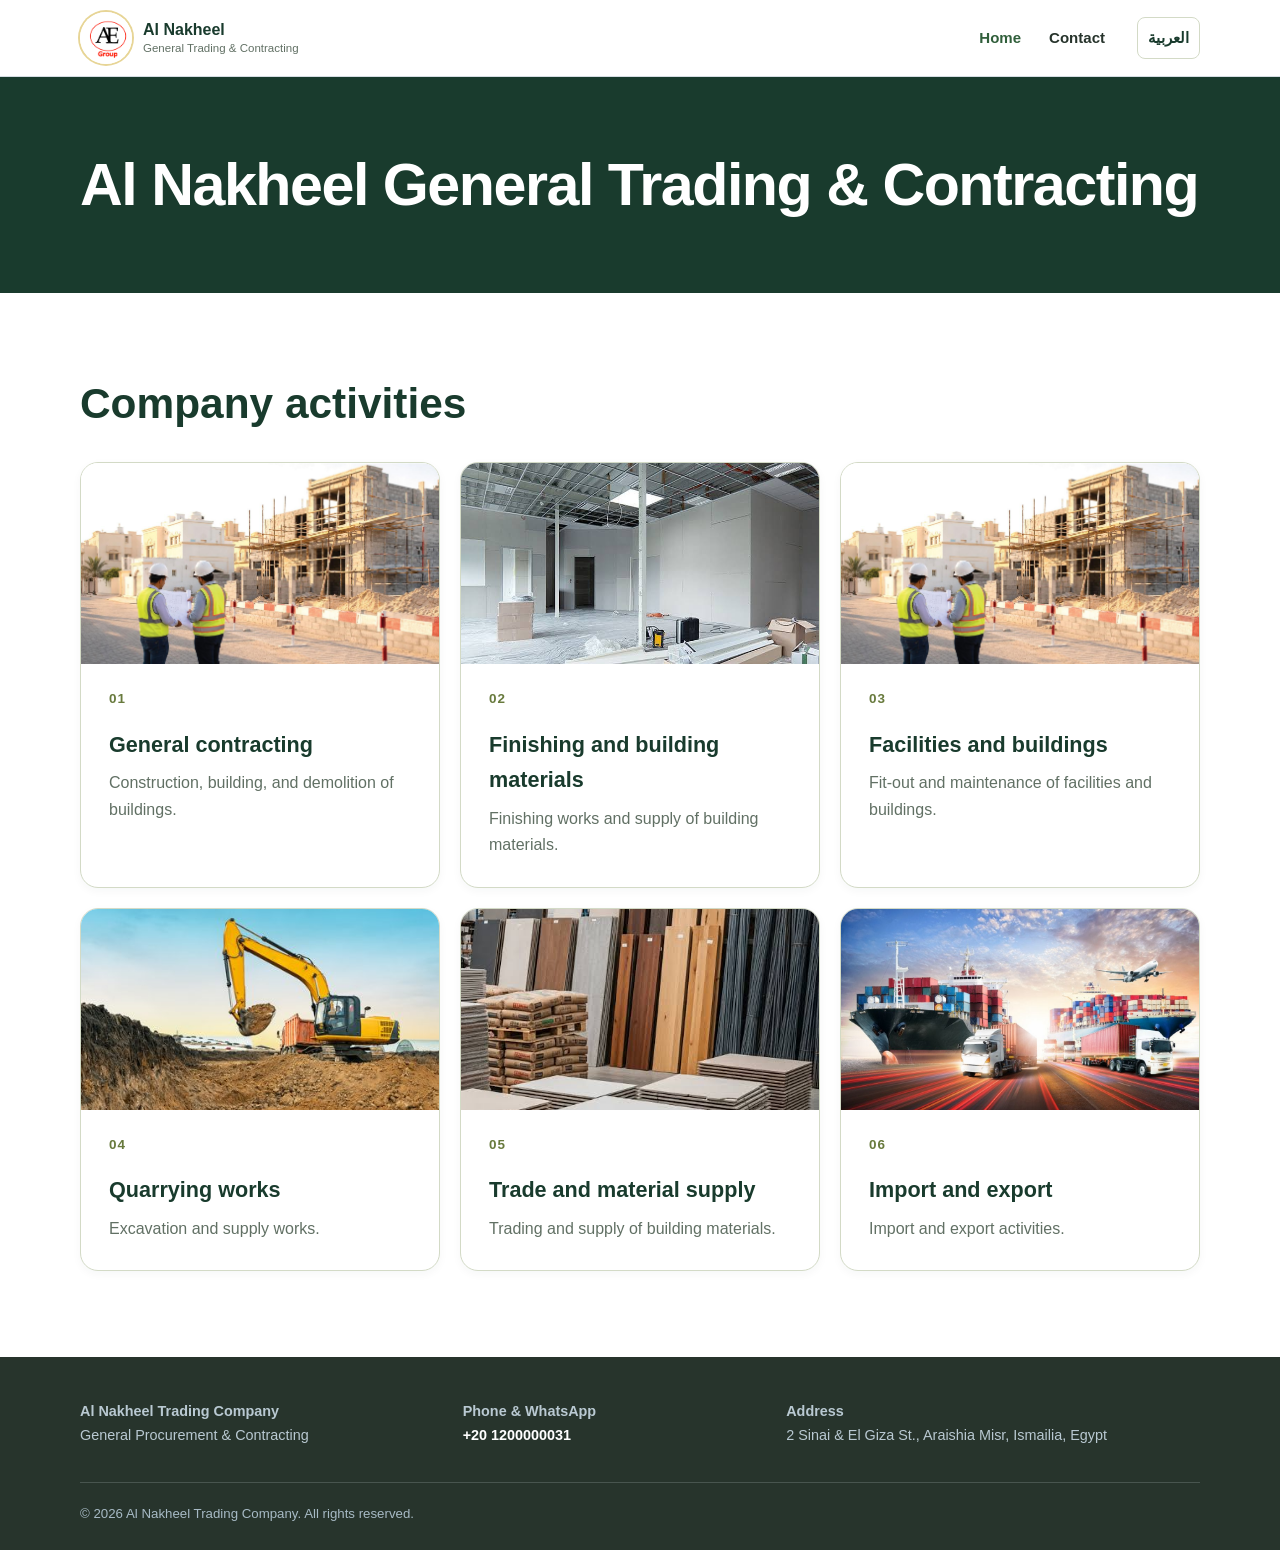
==== index.html @ c6d64ef0 "Initial website upload" ====
<!doctype html>
<html lang="en">
<head>
  <meta charset="utf-8">
  <meta name="viewport" content="width=device-width, initial-scale=1">
  <meta http-equiv="refresh" content="0; url=en/index.html">
  <title>Al Nakheel General Trading &amp; Contracting</title>
  <script>window.location.replace('en/index.html');</script>
</head>
<body>
  <p>Opening the <a href="en/index.html">English website</a>.</p>
</body>
</html>
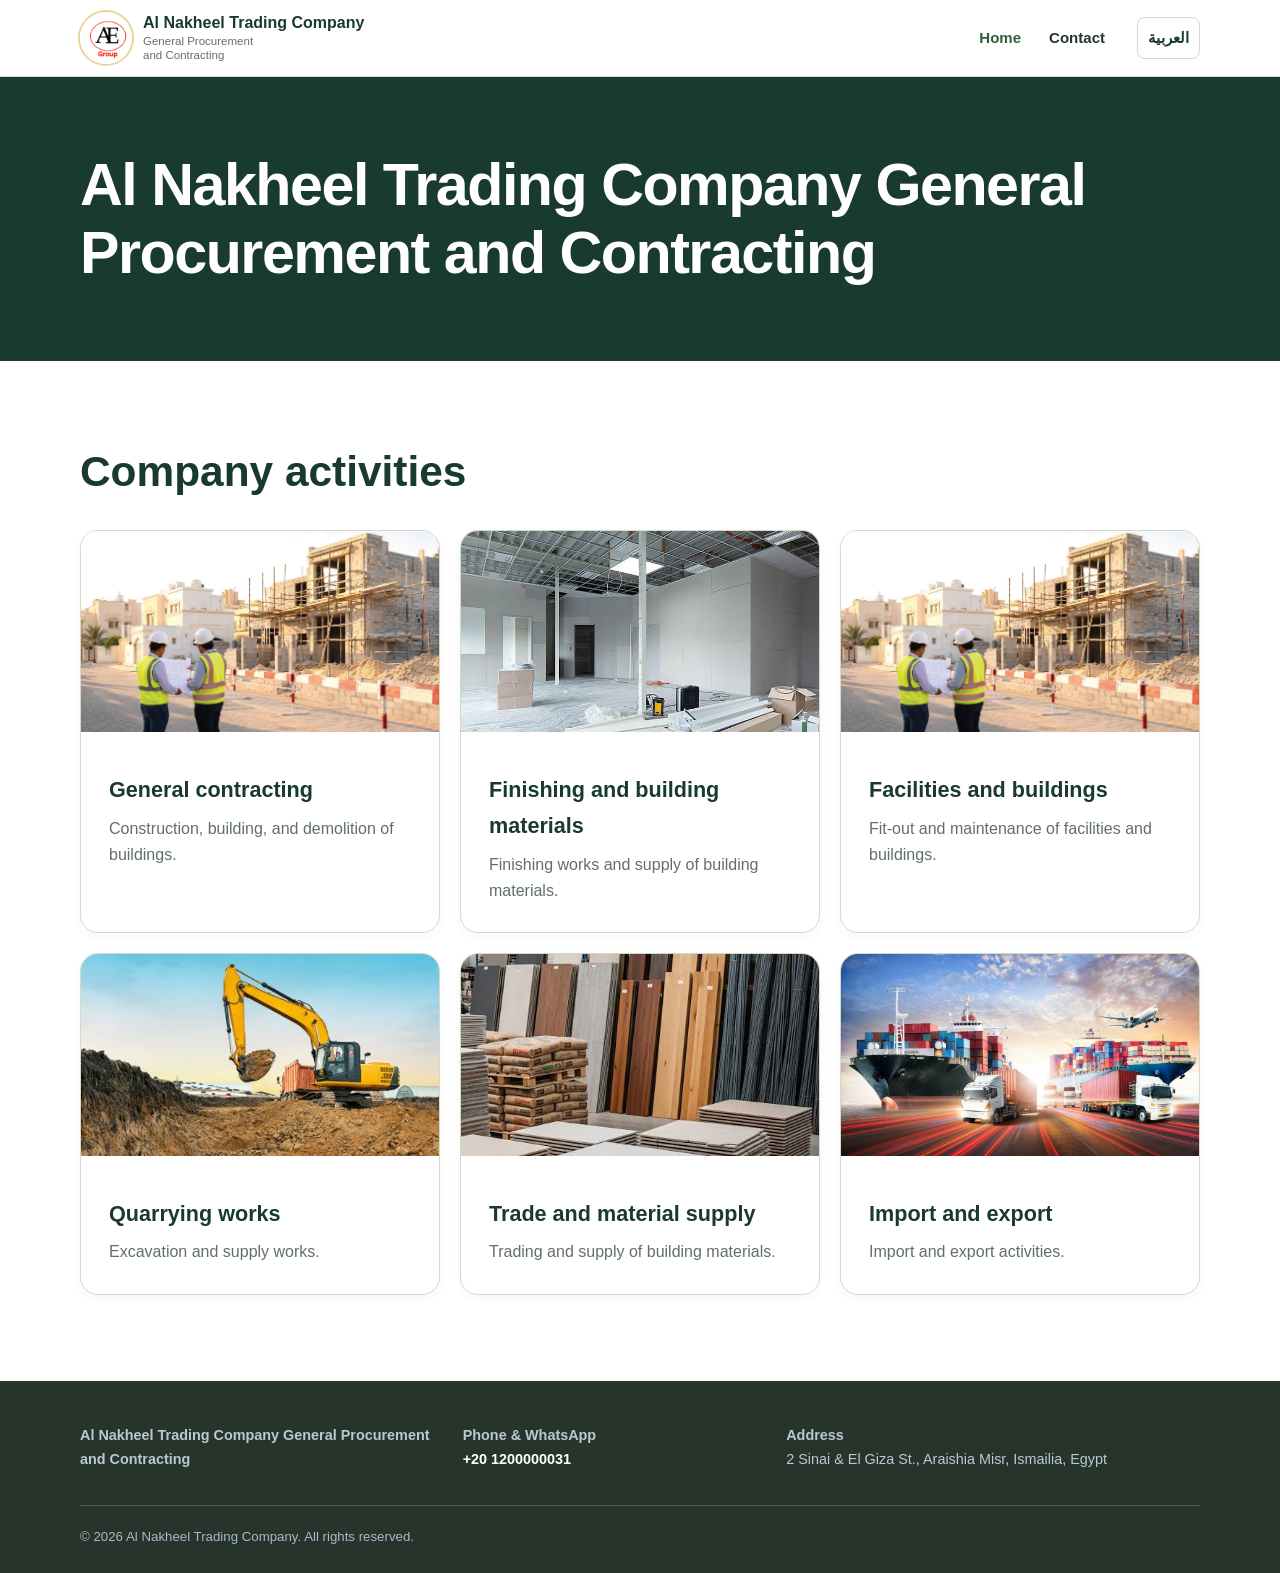
==== commit f355d327: "Remove activity numbering" ====
--- a/index.html
+++ b/index.html
@@ -4,7 +4,7 @@
   <meta charset="utf-8">
   <meta name="viewport" content="width=device-width, initial-scale=1">
   <meta http-equiv="refresh" content="0; url=en/index.html">
-  <title>Al Nakheel General Trading &amp; Contracting</title>
+  <title>Al Nakheel Trading Company General Procurement and Contracting</title>
   <script>window.location.replace('en/index.html');</script>
 </head>
 <body>
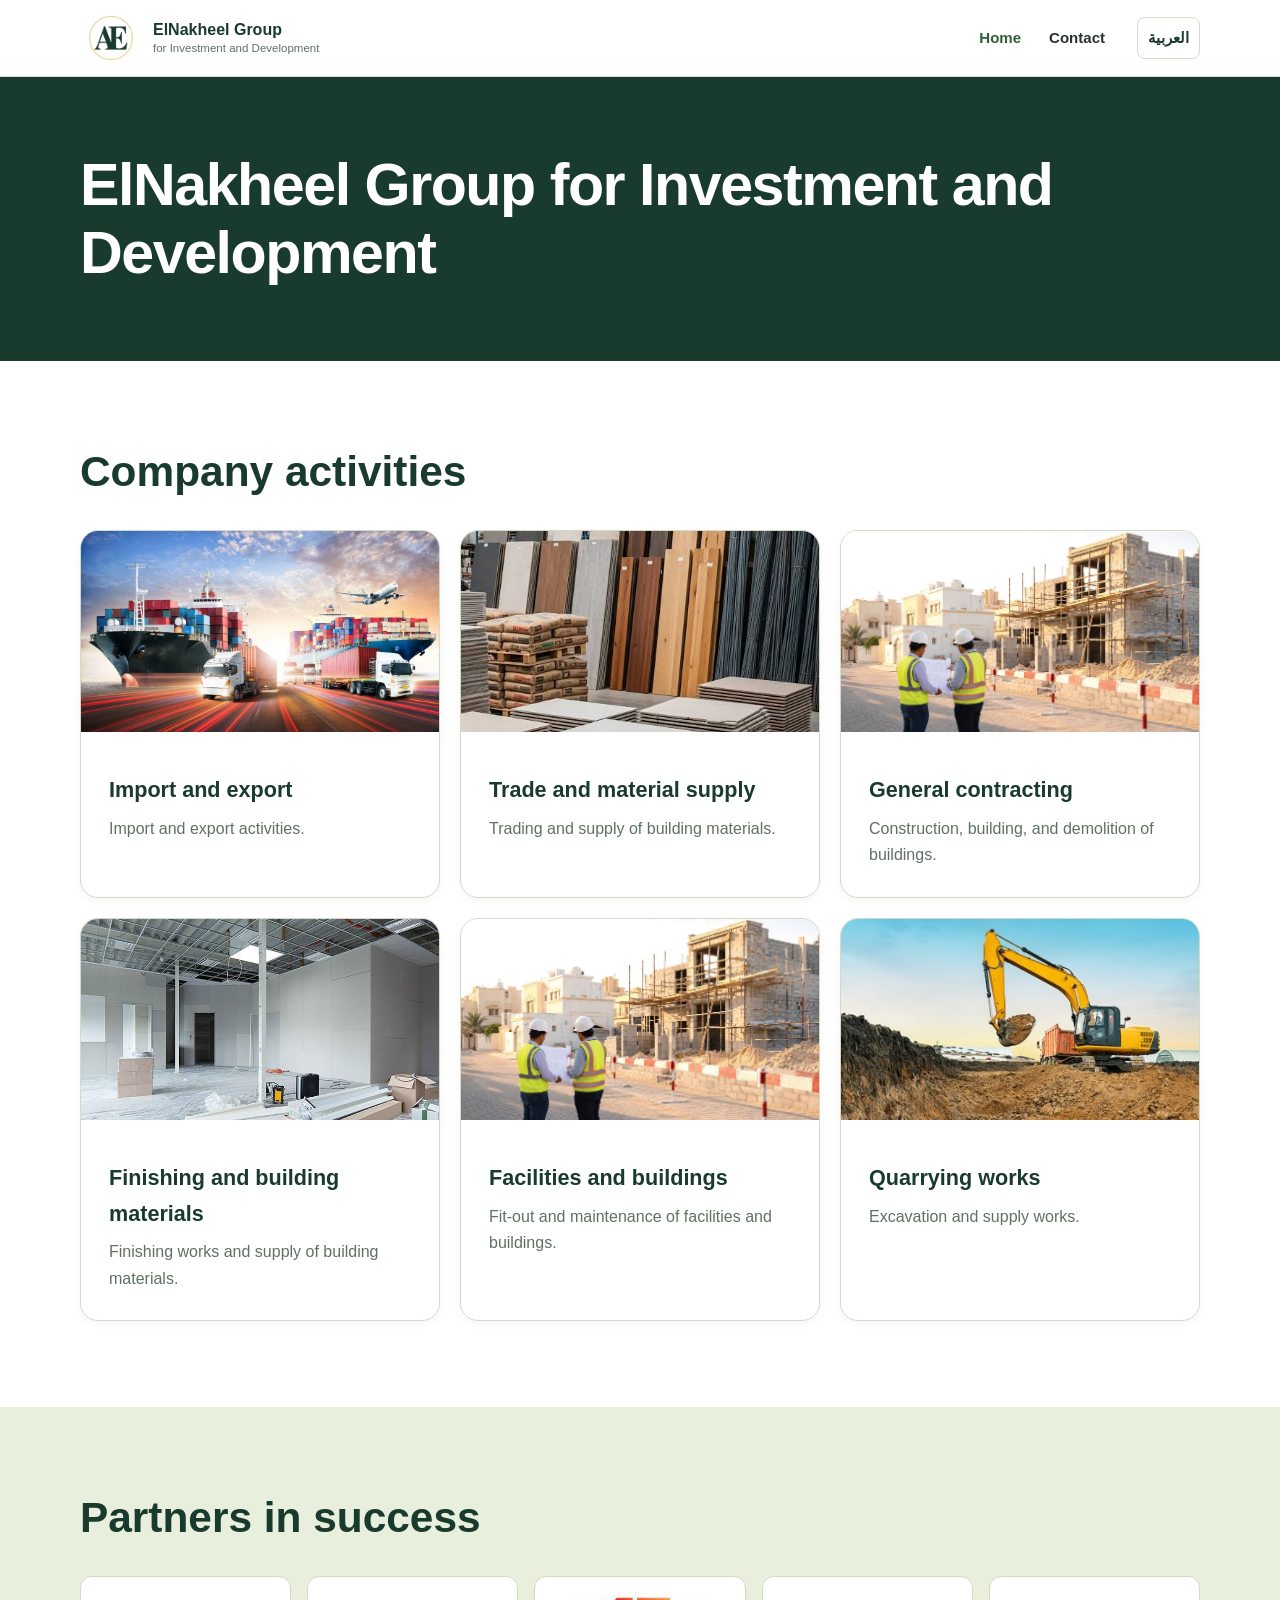
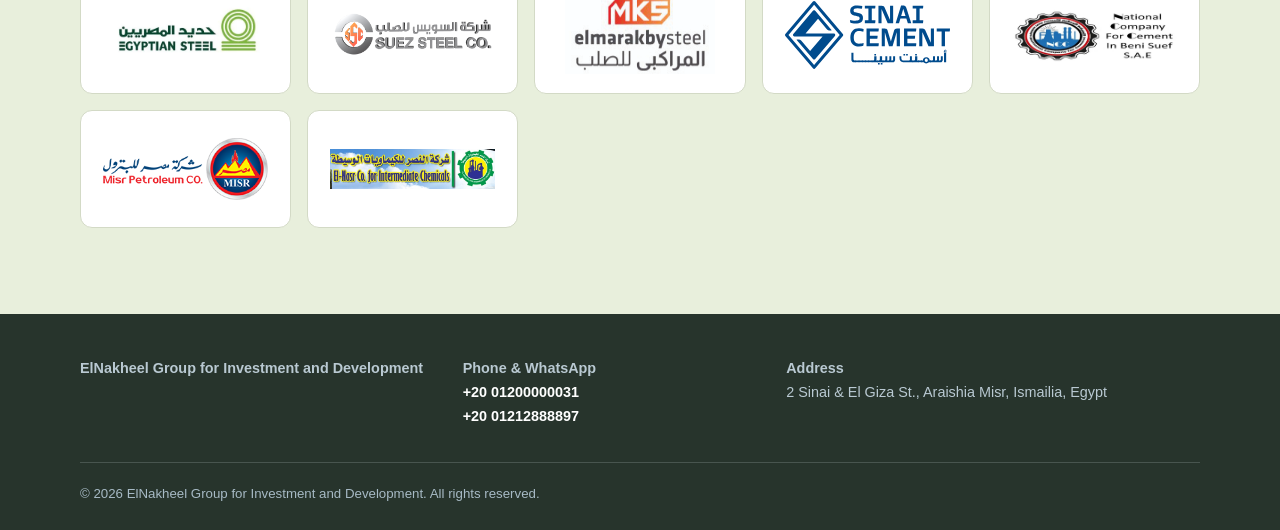
==== commit ad6abf53: "catalog" ====
--- a/index.html
+++ b/index.html
@@ -4,7 +4,7 @@
   <meta charset="utf-8">
   <meta name="viewport" content="width=device-width, initial-scale=1">
   <meta http-equiv="refresh" content="0; url=en/index.html">
-  <title>Al Nakheel Trading Company General Procurement and Contracting</title>
+  <title>ElNakheel Group for Investment and Development</title>
   <script>window.location.replace('en/index.html');</script>
 </head>
 <body>
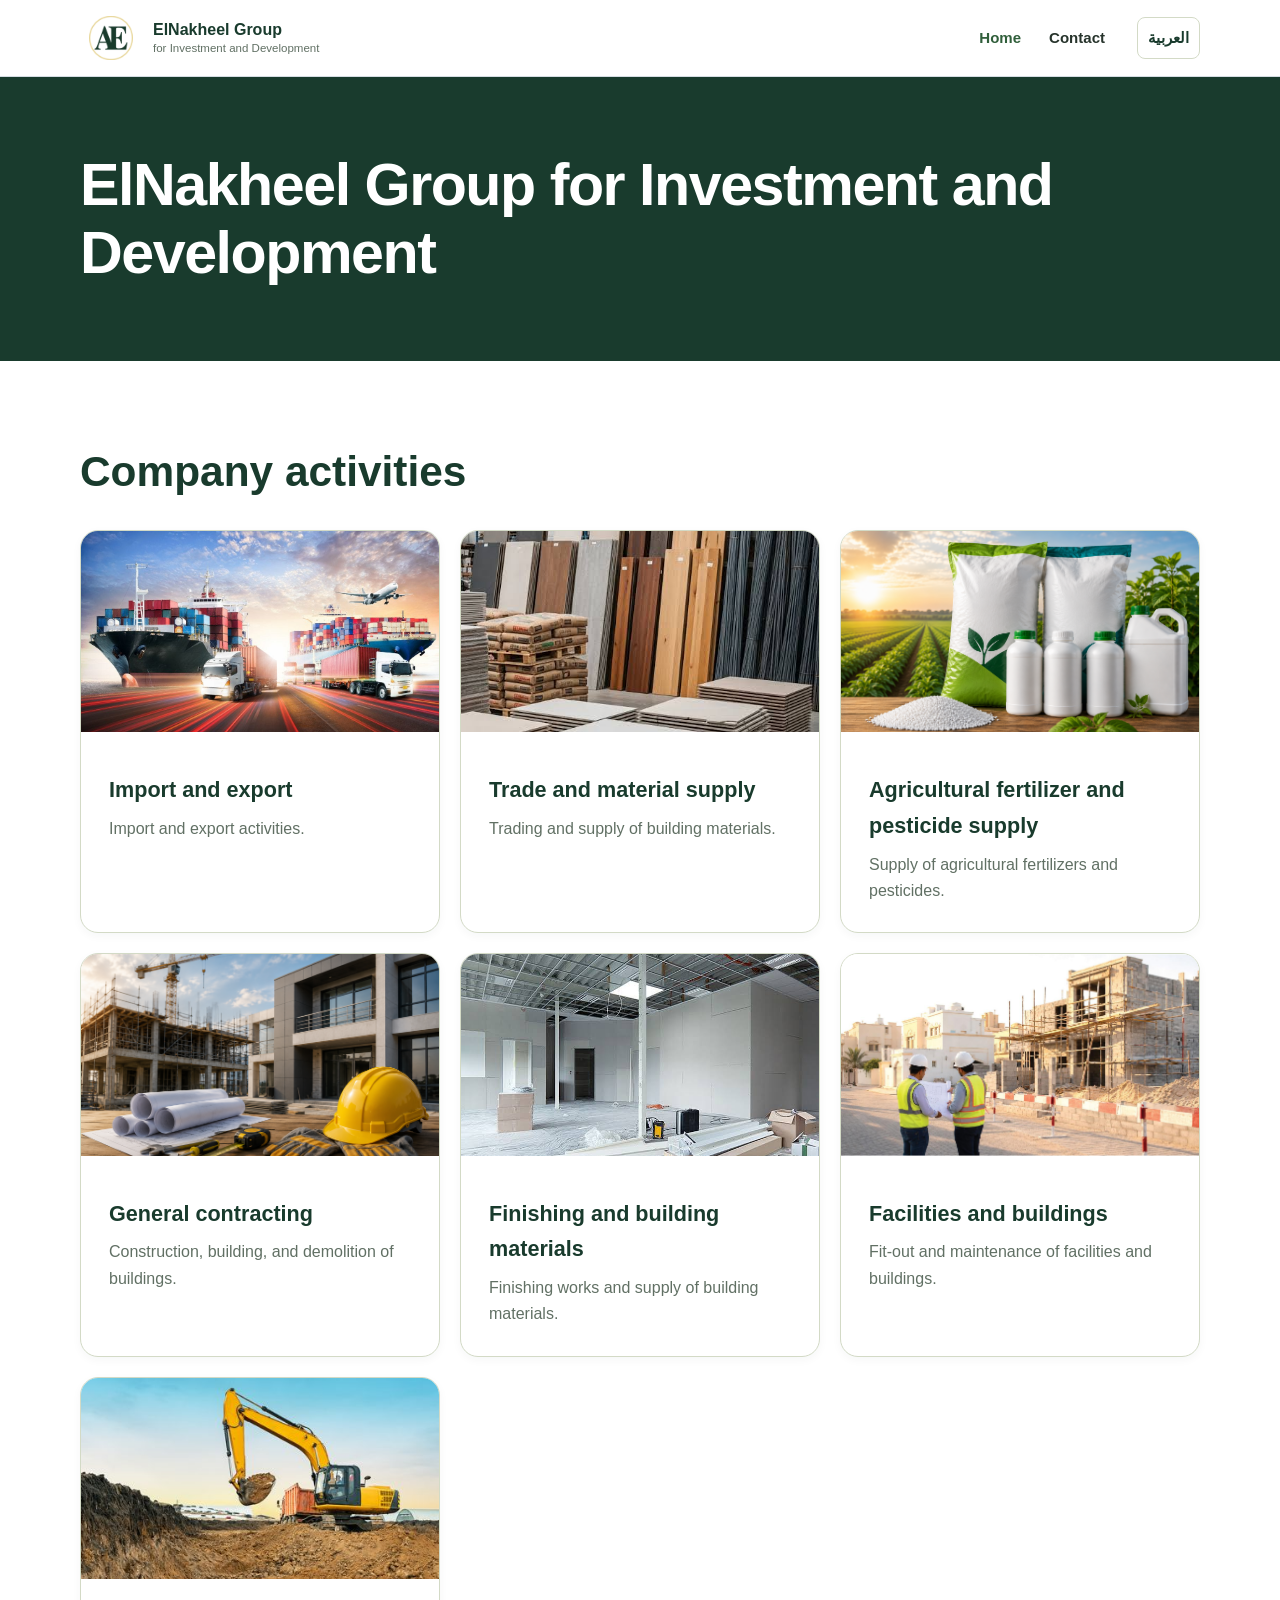
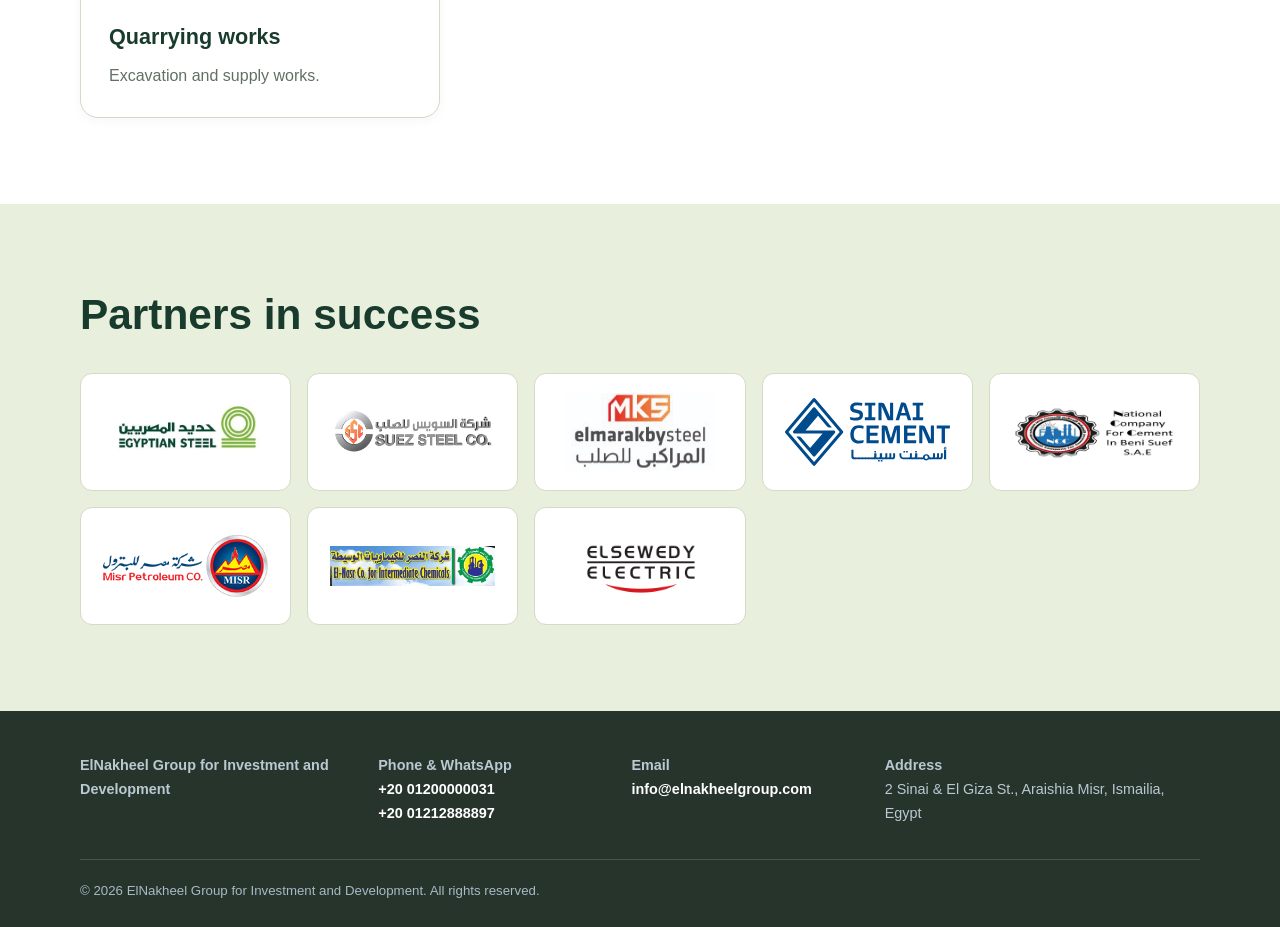
==== commit 0494d083: "sitemap" ====
--- a/index.html
+++ b/index.html
@@ -3,11 +3,66 @@
 <head>
   <meta charset="utf-8">
   <meta name="viewport" content="width=device-width, initial-scale=1">
-  <meta http-equiv="refresh" content="0; url=en/index.html">
-  <title>ElNakheel Group for Investment and Development</title>
-  <script>window.location.replace('en/index.html');</script>
+  <meta name="description" content="ElNakheel Group for Investment and Development | مجموعة النخيل للاستثمار والتنمية.">
+  <title>ElNakheel Group | مجموعة النخيل للاستثمار والتنمية</title>
+  <link rel="canonical" href="https://elnakheelgroup.com/">
+  <link rel="alternate" hreflang="ar" href="https://elnakheelgroup.com/ar/index.html">
+  <link rel="alternate" hreflang="en" href="https://elnakheelgroup.com/en/index.html">
+  <link rel="alternate" hreflang="x-default" href="https://elnakheelgroup.com/">
+  <script type="application/ld+json">
+  {
+    "@context": "https://schema.org",
+    "@type": "Organization",
+    "name": "ElNakheel Group for Investment and Development",
+    "alternateName": ["ElNakheel Group", "مجموعة النخيل للاستثمار والتنمية"],
+    "url": "https://elnakheelgroup.com/",
+    "logo": "https://elnakheelgroup.com/logo.png",
+    "email": "info@elnakheelgroup.com",
+    "contactPoint": {
+      "@type": "ContactPoint",
+      "contactType": "customer service",
+      "telephone": "+201200000031",
+      "email": "info@elnakheelgroup.com",
+      "availableLanguage": ["Arabic", "English"]
+    },
+    "address": {
+      "@type": "PostalAddress",
+      "streetAddress": "2 Sinai & El Giza St., Araishia Misr",
+      "addressLocality": "Ismailia",
+      "addressCountry": "EG"
+    }
+  }
+  </script>
+  <link rel="stylesheet" href="assets/css/styles.css">
+  <script>
+    (function () {
+      var language = (navigator.language || navigator.userLanguage || "").toLowerCase();
+      var target = language.indexOf("ar") === 0 ? "ar/index.html" : "en/index.html";
+      window.location.replace(target);
+    }());
+  </script>
 </head>
 <body>
-  <p>Opening the <a href="en/index.html">English website</a>.</p>
+  <main class="language-landing">
+    <div class="container language-landing-grid">
+      <div>
+        <p class="eyebrow">ElNakheel Group</p>
+        <h1>ElNakheel Group for Investment and Development</h1>
+        <p class="language-landing-copy">مجموعة النخيل للاستثمار والتنمية</p>
+      </div>
+      <noscript>
+        <nav class="language-choice" aria-label="Choose your preferred language">
+          <a class="language-option" href="ar/index.html" lang="ar" hreflang="ar">
+            <strong>العربية</strong>
+            <span>مجموعة النخيل للاستثمار والتنمية</span>
+          </a>
+          <a class="language-option" href="en/index.html" lang="en" hreflang="en">
+            <strong>English</strong>
+            <span>ElNakheel Group for Investment and Development</span>
+          </a>
+        </nav>
+      </noscript>
+    </div>
+  </main>
 </body>
 </html>
--- a/assets/css/styles.css
+++ b/assets/css/styles.css
@@ -0,0 +1,214 @@
+:root {
+  --blue-950: #193b2d;
+  --blue-800: #315f3b;
+  --blue-600: #687a3d;
+  --blue-100: #e8efdc;
+  --slate-900: #27342c;
+  --slate-700: #617064;
+  --slate-300: #d3dac6;
+  --slate-100: #f5f3e9;
+  --white: #ffffff;
+  --shadow: 0 16px 40px rgba(25, 59, 45, 0.11);
+  --radius: 18px;
+}
+
+* { box-sizing: border-box; }
+
+html { scroll-behavior: smooth; }
+
+body {
+  margin: 0;
+  color: var(--slate-900);
+  background: #faf9f2;
+  font-family: Arial, Tahoma, "Segoe UI", sans-serif;
+  line-height: 1.65;
+}
+
+a { color: inherit; text-decoration: none; }
+
+button, input, textarea { font: inherit; }
+
+.container { width: min(1120px, calc(100% - 40px)); margin: 0 auto; }
+
+.site-header {
+  position: sticky;
+  top: 0;
+  z-index: 10;
+  border-bottom: 1px solid rgba(203, 213, 220, 0.8);
+  background: rgba(255, 255, 255, 0.96);
+  backdrop-filter: blur(12px);
+}
+
+.header-inner {
+  min-height: 76px;
+  display: flex;
+  align-items: center;
+  justify-content: space-between;
+  gap: 22px;
+}
+
+.brand { display: inline-flex; align-items: center; gap: 11px; color: var(--blue-950); }
+
+.brand-logo {
+  width: 62px;
+  height: 44px;
+  display: block;
+  flex: 0 0 auto;
+  object-fit: contain;
+  object-position: center;
+}
+
+.brand-text { display: grid; line-height: 1.2; }
+.brand-text strong { font-size: 1rem; }
+.brand-text small { color: var(--slate-700); font-size: 0.72rem; margin-top: 3px; }
+
+.main-nav { display: flex; align-items: center; gap: 8px; margin-inline-start: auto; }
+.main-nav a, .language-switcher {
+  padding: 8px 10px;
+  border-radius: 8px;
+  font-size: 0.94rem;
+  font-weight: 700;
+}
+.main-nav a:hover, .main-nav a:focus-visible { color: var(--blue-800); background: var(--blue-100); }
+.main-nav a[aria-current="page"] { color: var(--blue-800); }
+.language-switcher { border: 1px solid var(--slate-300); color: var(--blue-950); }
+.language-switcher:hover, .language-switcher:focus-visible { background: var(--slate-100); }
+
+.hero {
+  overflow: hidden;
+  padding: 96px 0 88px;
+  background:
+    linear-gradient(107deg, rgba(25, 59, 45, 0.99) 0%, rgba(49, 95, 59, 0.97) 56%, rgba(104, 122, 61, 0.94) 100%);
+  color: var(--white);
+}
+
+.hero-grid { display: grid; grid-template-columns: minmax(0, 1.25fr) minmax(250px, 0.75fr); align-items: center; gap: 64px; }
+.eyebrow { margin: 0 0 16px; color: #e4eabf; font-size: 0.87rem; font-weight: 700; letter-spacing: 0.07em; text-transform: uppercase; }
+.hero h1, .page-hero h1 { margin: 0; line-height: 1.15; letter-spacing: -0.025em; }
+.hero h1 { font-size: clamp(2.25rem, 6vw, 4.4rem); max-width: 750px; }
+.hero-copy { max-width: 650px; margin: 22px 0 0; color: #f0f2dc; font-size: clamp(1rem, 2vw, 1.16rem); }
+.hero-actions { display: flex; flex-wrap: wrap; gap: 12px; margin-top: 34px; }
+
+.hero-panel { position: relative; min-height: 250px; padding: 28px; border: 1px solid rgba(255,255,255,0.25); border-radius: var(--radius); background: rgba(255,255,255,0.08); }
+.hero-panel::before, .hero-panel::after { content: ""; position: absolute; border: 1px solid rgba(255,255,255,0.18); border-radius: 50%; }
+.hero-panel::before { width: 188px; height: 188px; inset-inline-end: -52px; top: -58px; }
+.hero-panel::after { width: 88px; height: 88px; inset-inline-start: -25px; bottom: -34px; }
+.hero-panel p { position: relative; z-index: 1; margin: 0 0 14px; color: #e4eabf; font-size: 0.84rem; font-weight: 700; }
+.hero-panel strong { position: relative; z-index: 1; display: block; max-width: 245px; font-size: clamp(1.45rem, 3vw, 2rem); line-height: 1.25; }
+
+.button { display: inline-flex; align-items: center; justify-content: center; min-height: 48px; padding: 12px 20px; border: 1px solid transparent; border-radius: 9px; font-weight: 700; transition: transform 160ms ease, background 160ms ease, color 160ms ease; }
+.button:hover, .button:focus-visible { transform: translateY(-2px); }
+.button-primary { color: var(--blue-950); background: #f7f2dc; }
+.button-primary:hover, .button-primary:focus-visible { background: #eee5bc; }
+.button-whatsapp { color: var(--white); background: #1e8d64; }
+.button-whatsapp:hover, .button-whatsapp:focus-visible { background: #157652; }
+.button-blue { color: var(--white); background: var(--blue-800); }
+.button-blue:hover, .button-blue:focus-visible { background: var(--blue-950); }
+
+.section { padding: 86px 0; }
+.section-heading { max-width: 620px; margin-bottom: 32px; }
+.section-heading h2 { margin: 0; color: var(--blue-950); font-size: clamp(1.8rem, 4vw, 2.65rem); line-height: 1.2; }
+.section-heading p { margin: 12px 0 0; color: var(--slate-700); }
+
+.services { background: var(--white); }
+.service-grid { display: grid; grid-template-columns: repeat(3, minmax(0, 1fr)); gap: 20px; }
+.service-card { min-height: 212px; padding: 28px; border: 1px solid var(--slate-300); border-radius: var(--radius); background: var(--white); box-shadow: 0 3px 10px rgba(25, 59, 45, 0.04); }
+.service-card h3 { margin: 28px 0 8px; color: var(--blue-950); font-size: 1.35rem; }
+.service-card p { margin: 0; color: var(--slate-700); }
+
+.partners { background: var(--blue-100); }
+.partner-list { display: grid; grid-template-columns: repeat(5, minmax(0, 1fr)); gap: 16px; }
+.partner-logo { display: grid; min-height: 118px; padding: 18px; place-items: center; border: 1px solid var(--slate-300); border-radius: 12px; background: var(--white); }
+.partner-logo img { width: 100%; max-width: 165px; height: 78px; object-fit: contain; }
+.trust-line { padding: 32px 0; border-top: 1px solid var(--slate-300); border-bottom: 1px solid var(--slate-300); color: var(--blue-950); background: var(--slate-100); text-align: center; font-weight: 700; }
+
+.page-hero { padding: 74px 0; background: var(--blue-950); color: var(--white); }
+.page-hero h1 { font-size: clamp(2.25rem, 5vw, 3.7rem); }
+.page-hero p { max-width: 620px; margin: 18px 0 0; color: #dfe8c4; }
+
+.contact-layout { display: grid; grid-template-columns: minmax(0, 0.85fr) minmax(0, 1.15fr); gap: 40px; align-items: start; }
+.contact-card, .contact-form { padding: 32px; border: 1px solid var(--slate-300); border-radius: var(--radius); background: var(--white); box-shadow: var(--shadow); }
+.contact-card h2, .contact-form h2 { margin: 0; color: var(--blue-950); font-size: 1.55rem; line-height: 1.25; }
+.contact-list { display: grid; gap: 18px; margin: 28px 0; }
+.contact-item { padding-bottom: 18px; border-bottom: 1px solid var(--slate-300); }
+.contact-item:last-child { padding-bottom: 0; border-bottom: 0; }
+.contact-item span { display: block; margin-bottom: 4px; color: var(--slate-700); font-size: 0.84rem; font-weight: 700; }
+.contact-item a { color: var(--blue-800); font-weight: 700; }
+.contact-item address { margin: 0; color: var(--slate-900); font-style: normal; }
+
+.contact-form > p { margin: 10px 0 26px; color: var(--slate-700); }
+.form-group { margin-bottom: 18px; }
+label { display: block; margin-bottom: 7px; color: var(--blue-950); font-weight: 700; }
+input, textarea { width: 100%; border: 1px solid var(--slate-300); border-radius: 8px; padding: 12px 13px; color: var(--slate-900); background: var(--white); transition: border-color 160ms ease, box-shadow 160ms ease; }
+textarea { min-height: 138px; resize: vertical; }
+input:focus, textarea:focus { outline: 0; border-color: var(--blue-600); box-shadow: 0 0 0 3px rgba(104, 122, 61, 0.18); }
+input[aria-invalid="true"], textarea[aria-invalid="true"] { border-color: #bd3e3e; }
+.field-error { min-height: 1.2em; margin: 5px 0 0; color: #a52f2f; font-size: 0.84rem; }
+.form-status { min-height: 1.4em; margin: 14px 0 0; color: var(--blue-800); font-size: 0.92rem; font-weight: 700; }
+
+.site-footer { padding: 43px 0 25px; color: #d9e4ea; background: var(--slate-900); }
+.footer-grid { display: grid; grid-template-columns: 1.2fr 1fr 1fr 1.4fr; gap: 28px; padding-bottom: 34px; }
+.footer-title { margin: 0 0 10px; color: var(--white); font-size: 0.95rem; font-weight: 700; }
+.footer-grid p, .footer-grid address { margin: 0; color: #b9c9d2; font-size: 0.9rem; font-style: normal; }
+.footer-grid a { color: var(--white); font-weight: 700; }
+.copyright { margin: 0; padding-top: 20px; border-top: 1px solid rgba(203, 213, 220, 0.2); color: #a7bac5; font-size: 0.83rem; }
+
+:focus-visible { outline: 3px solid #d5bd70; outline-offset: 3px; }
+
+@media (max-width: 760px) {
+  .container { width: min(100% - 32px, 1120px); }
+  .header-inner { min-height: auto; padding: 14px 0; flex-wrap: wrap; gap: 12px; }
+  .main-nav { order: 3; width: 100%; margin-inline-start: 0; }
+  .main-nav a { padding-inline: 7px; }
+  .language-switcher { margin-inline-start: auto; }
+  .hero { padding: 70px 0 64px; }
+  .hero-grid, .contact-layout { grid-template-columns: 1fr; gap: 32px; }
+  .hero-panel { min-height: 195px; }
+  .section { padding: 62px 0; }
+  .service-grid, .footer-grid { grid-template-columns: 1fr; }
+  .footer-grid { gap: 20px; }
+  .contact-card, .contact-form { padding: 24px; }
+  .partner-logo { flex: 0 0 min(78%, 320px); min-height: 148px; padding: 22px; scroll-snap-align: start; }
+  .partner-logo img { max-width: 231px; height: 109px; }
+  .partner-list { display: flex; gap: 16px; overflow-x: auto; padding-bottom: 10px; scroll-snap-type: x mandatory; scrollbar-width: thin; -webkit-overflow-scrolling: touch; }
+}
+
+@media (max-width: 390px) {
+  .brand-text small { display: none; }
+  .hero-actions .button { width: 100%; }
+}
+
+.language-landing { min-height: calc(100vh - 76px); display: grid; align-items: center; padding: 82px 0; background: linear-gradient(107deg, var(--blue-950), var(--blue-800) 58%, var(--blue-600)); color: var(--white); }
+.language-landing-grid { display: grid; grid-template-columns: minmax(0, 1fr) minmax(280px, 0.8fr); align-items: center; gap: 64px; }
+.language-landing h1 { max-width: 700px; margin: 0; font-size: clamp(2.25rem, 5vw, 4.2rem); line-height: 1.16; letter-spacing: -0.025em; }
+.language-landing-copy { max-width: 620px; margin: 20px 0 0; color: #f0f2dc; font-size: 1.1rem; }
+.language-choice { display: grid; gap: 14px; }
+.language-option { display: block; padding: 23px 24px; border: 1px solid rgba(255, 255, 255, 0.28); border-radius: var(--radius); background: rgba(255, 255, 255, 0.1); transition: transform 160ms ease, background 160ms ease; }
+.language-option:hover, .language-option:focus-visible { transform: translateY(-3px); background: rgba(255, 255, 255, 0.17); }
+.language-option strong, .language-option span { display: block; }
+.language-option strong { font-size: 1.35rem; }
+.language-option span { margin-top: 4px; color: #e4eabf; font-size: 0.92rem; }
+
+@media (max-width: 760px) {
+  .language-landing { min-height: auto; padding: 68px 0; }
+  .language-landing-grid { grid-template-columns: 1fr; gap: 38px; }
+
+}
+.service-card--image { min-width: 0; padding: 0; overflow: hidden; }
+.service-card-media { display: block; width: 100%; aspect-ratio: 16 / 9; object-fit: cover; }
+.service-card-content { padding: 24px 28px 28px; }
+.service-card--image h3 { margin: 16px 0 8px; }
+.service-card--link { display: block; color: inherit; }
+.service-card--link:hover { transform: translateY(-4px); box-shadow: var(--shadow); }
+.catalog-hero { padding: 62px 0; color: var(--white); background: var(--blue-950); }
+.catalog-hero h1 { margin: 0; font-size: clamp(2rem, 5vw, 3.4rem); line-height: 1.15; }
+.catalog-hero p { max-width: 680px; margin: 16px 0 0; color: #dfe8c4; font-size: 1.05rem; }
+.catalog-content { background: var(--slate-100); }
+.catalog-pages { display: grid; gap: 24px; }
+.catalog-sheet { max-width: 900px; margin: 0 auto; }
+.catalog-sheet img { display: block; width: 100%; height: auto; border-radius: 12px; background: var(--white); box-shadow: var(--shadow); }
+@media (max-width: 760px) { .catalog-hero { padding: 52px 0; } .catalog-pages { gap: 16px; } .catalog-sheet img { border-radius: 8px; } }
+
+@media (max-width: 760px) {
+  .service-card-content { padding: 22px 24px 24px; }
+}
